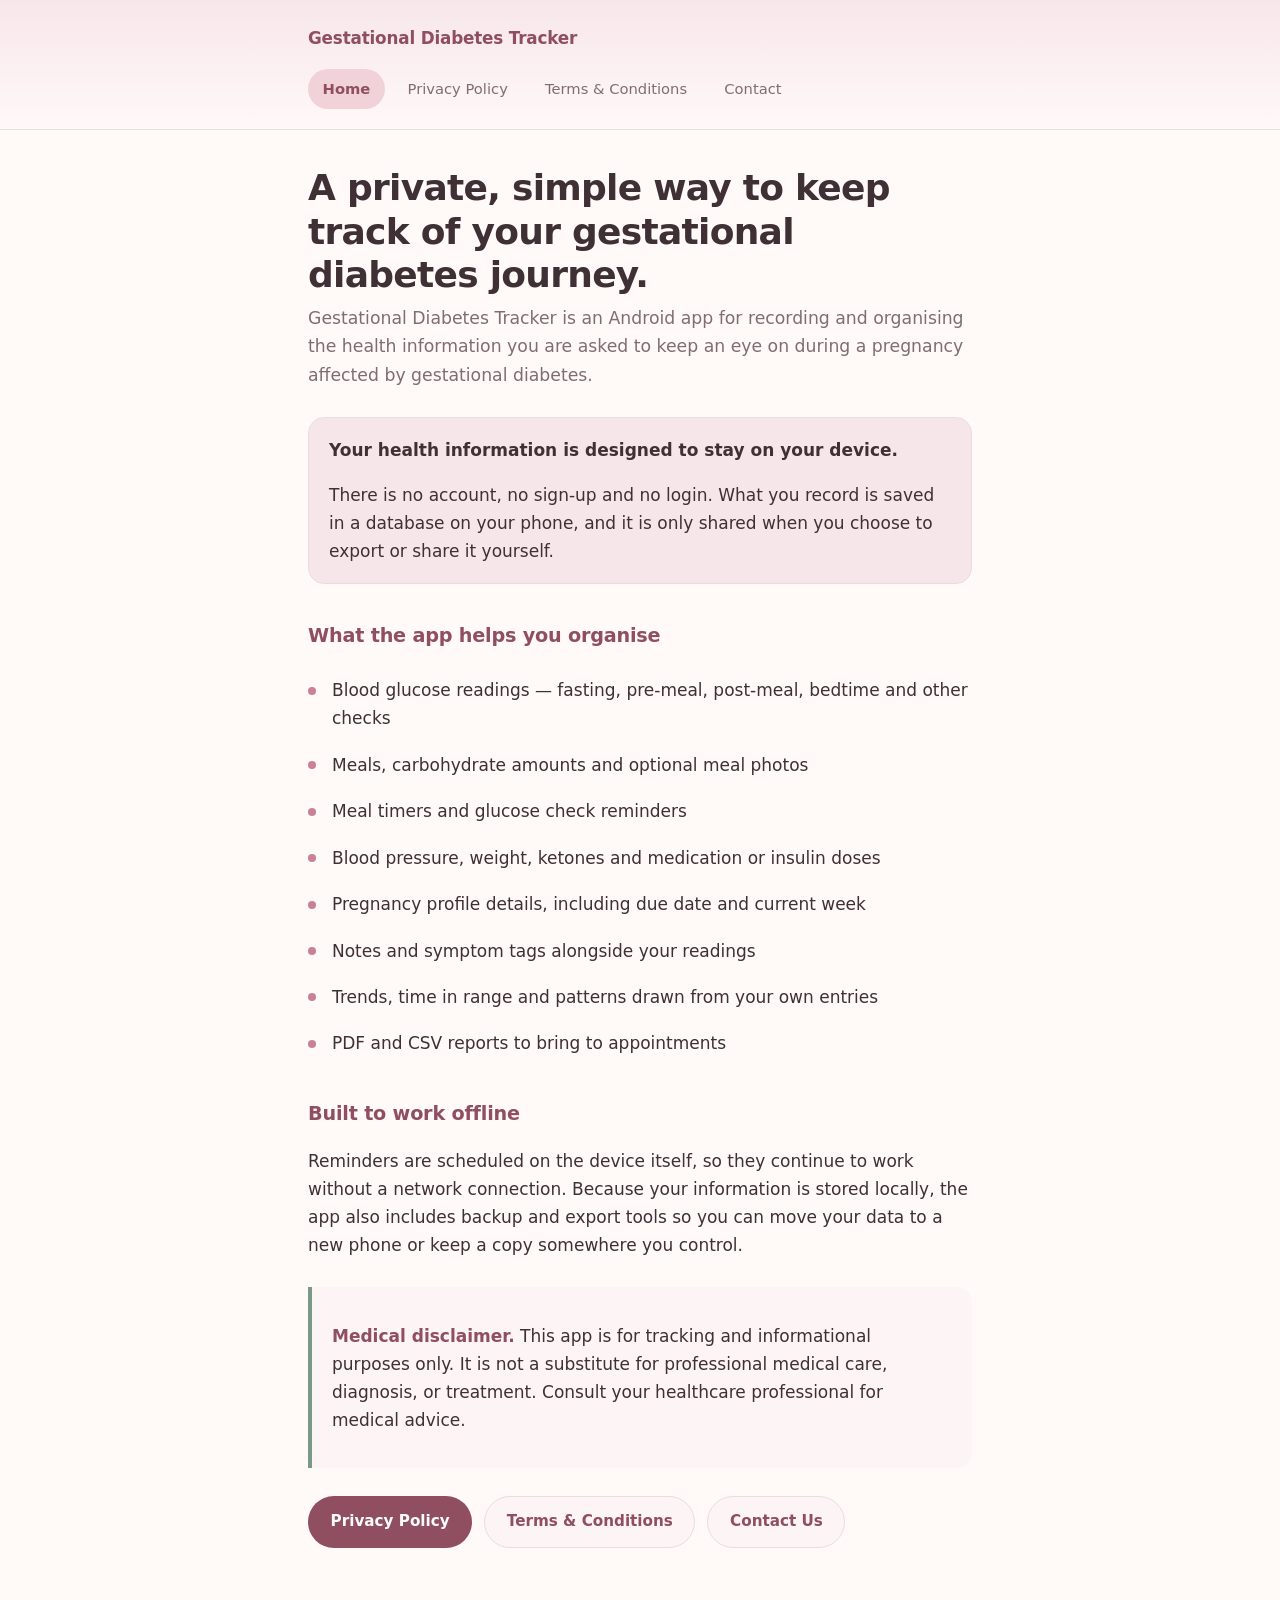
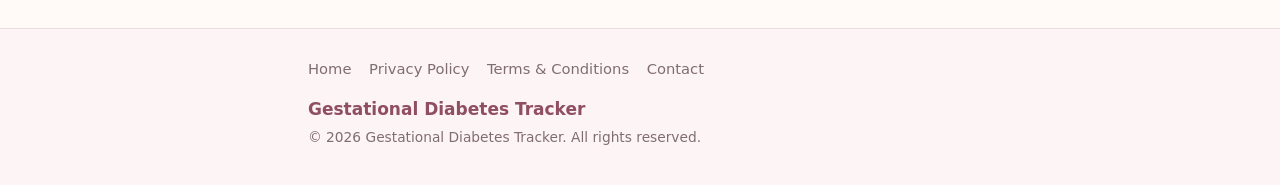
==== index.html @ 3a2a6cd5 "Add legal website for Gestational Diabetes Tracker Static privacy policy, terms and contact pages fo" ====
<!doctype html>
<html lang="en">
  <head>
    <meta charset="utf-8" />
    <meta name="viewport" content="width=device-width, initial-scale=1" />
    <title>Gestational Diabetes Tracker</title>
    <meta
      name="description"
      content="A private, on-device tracker for gestational diabetes — glucose readings, meals, reminders and reports for your appointments."
    />
    <link rel="stylesheet" href="style.css" />
  </head>
  <body>
    <header class="site-header">
      <div class="site-header__inner">
        <a class="brand" href="index.html">Gestational Diabetes Tracker</a>
        <nav class="site-nav" aria-label="Main">
          <a href="index.html" aria-current="page">Home</a>
          <a href="privacy.html">Privacy Policy</a>
          <a href="terms.html">Terms &amp; Conditions</a>
          <a href="contact.html">Contact</a>
        </nav>
      </div>
    </header>

    <main>
      <h1>A private, simple way to keep track of your gestational diabetes journey.</h1>
      <p class="lede">
        Gestational Diabetes Tracker is an Android app for recording and organising the
        health information you are asked to keep an eye on during a pregnancy affected by
        gestational diabetes.
      </p>

      <div class="callout">
        <p><strong>Your health information is designed to stay on your device.</strong></p>
        <p>
          There is no account, no sign-up and no login. What you record is saved in a
          database on your phone, and it is only shared when you choose to export or share
          it yourself.
        </p>
      </div>

      <h2>What the app helps you organise</h2>
      <ul class="feature-list">
        <li>Blood glucose readings — fasting, pre-meal, post-meal, bedtime and other checks</li>
        <li>Meals, carbohydrate amounts and optional meal photos</li>
        <li>Meal timers and glucose check reminders</li>
        <li>Blood pressure, weight, ketones and medication or insulin doses</li>
        <li>Pregnancy profile details, including due date and current week</li>
        <li>Notes and symptom tags alongside your readings</li>
        <li>Trends, time in range and patterns drawn from your own entries</li>
        <li>PDF and CSV reports to bring to appointments</li>
      </ul>

      <h2>Built to work offline</h2>
      <p>
        Reminders are scheduled on the device itself, so they continue to work without a
        network connection. Because your information is stored locally, the app also
        includes backup and export tools so you can move your data to a new phone or keep
        a copy somewhere you control.
      </p>

      <div class="disclaimer">
        <p>
          <strong>Medical disclaimer.</strong> This app is for tracking and informational
          purposes only. It is not a substitute for professional medical care, diagnosis,
          or treatment. Consult your healthcare professional for medical advice.
        </p>
      </div>

      <div class="actions">
        <a class="button button--primary" href="privacy.html">Privacy Policy</a>
        <a class="button button--quiet" href="terms.html">Terms &amp; Conditions</a>
        <a class="button button--quiet" href="contact.html">Contact Us</a>
      </div>
    </main>

    <footer class="site-footer">
      <div class="site-footer__inner">
        <nav class="site-footer__links" aria-label="Footer">
          <a href="index.html">Home</a>
          <a href="privacy.html">Privacy Policy</a>
          <a href="terms.html">Terms &amp; Conditions</a>
          <a href="contact.html">Contact</a>
        </nav>
        <p class="site-footer__name">Gestational Diabetes Tracker</p>
        <p class="site-footer__note">© 2026 Gestational Diabetes Tracker. All rights reserved.</p>
      </div>
    </footer>
  </body>
</html>
---- style.css ----
/*
 * Gestational Diabetes Tracker — legal site.
 *
 * Carries the app's own "Soft Rose" palette so the pages read as part of the
 * product rather than as boilerplate bolted on for the store listing.
 */

:root {
  --background: #fff9f8;
  --surface: #fdf4f5;
  --blush: #f7e6e9;
  --petal: #f2d2d9;
  --rose: #c98291;
  --rosewood: #8f4f60;
  --sage: #789985;
  --ink: #3f3035;
  --muted: #806d73;
  --border: #eadde0;

  --measure: 44rem;
  --radius: 16px;
}

* {
  box-sizing: border-box;
}

html {
  -webkit-text-size-adjust: 100%;
}

body {
  margin: 0;
  background: var(--background);
  color: var(--ink);
  font-family: system-ui, -apple-system, "Segoe UI", Roboto, Helvetica, Arial, sans-serif;
  font-size: 17px;
  line-height: 1.65;
}

/* ------------------------------------------------------------------ header */

.site-header {
  background: linear-gradient(180deg, var(--blush) 0%, var(--background) 100%);
  border-bottom: 1px solid var(--border);
}

.site-header__inner {
  max-width: var(--measure);
  margin: 0 auto;
  padding: 1.5rem 1.25rem 1.25rem;
}

.brand {
  display: inline-block;
  font-size: 1.05rem;
  font-weight: 600;
  color: var(--rosewood);
  text-decoration: none;
  letter-spacing: -0.01em;
}

.site-nav {
  margin-top: 1rem;
  display: flex;
  flex-wrap: wrap;
  gap: 0.5rem;
}

.site-nav a {
  color: var(--muted);
  text-decoration: none;
  font-size: 0.92rem;
  padding: 0.45rem 0.85rem;
  border-radius: 999px;
  border: 1px solid transparent;
}

.site-nav a:hover,
.site-nav a:focus-visible {
  color: var(--rosewood);
  background: var(--blush);
}

.site-nav a[aria-current="page"] {
  color: var(--rosewood);
  background: var(--petal);
  font-weight: 600;
}

/* ------------------------------------------------------------------- main */

main {
  max-width: var(--measure);
  margin: 0 auto;
  padding: 2.25rem 1.25rem 3rem;
}

h1 {
  font-size: clamp(1.7rem, 5vw, 2.25rem);
  line-height: 1.2;
  letter-spacing: -0.02em;
  margin: 0 0 0.5rem;
}

h2 {
  font-size: 1.2rem;
  letter-spacing: -0.01em;
  margin: 2.25rem 0 0.6rem;
  color: var(--rosewood);
}

h3 {
  font-size: 1.02rem;
  margin: 1.5rem 0 0.4rem;
}

p,
li {
  color: var(--ink);
}

.lede {
  font-size: 1.08rem;
  color: var(--muted);
  margin-top: 0;
}

.effective {
  color: var(--muted);
  font-size: 0.9rem;
  margin: 0 0 1.5rem;
}

ul {
  padding-left: 1.15rem;
}

li {
  margin: 0.3rem 0;
}

a {
  color: var(--rosewood);
}

/* --------------------------------------------------------------- elements */

.callout {
  background: var(--blush);
  border: 1px solid var(--border);
  border-radius: var(--radius);
  padding: 1.1rem 1.25rem;
  margin: 1.75rem 0;
}

.callout p:first-child {
  margin-top: 0;
}

.callout p:last-child {
  margin-bottom: 0;
}

/* The medical disclaimer, marked with sage rather than an alarm colour. */
.disclaimer {
  border-left: 4px solid var(--sage);
  background: var(--surface);
  border-radius: 0 var(--radius) var(--radius) 0;
  padding: 1.1rem 1.25rem;
  margin: 1.75rem 0;
}

.disclaimer strong {
  color: var(--rosewood);
}

.actions {
  display: flex;
  flex-wrap: wrap;
  gap: 0.75rem;
  margin: 1.75rem 0 0;
}

.button {
  display: inline-block;
  padding: 0.75rem 1.35rem;
  border-radius: 999px;
  text-decoration: none;
  font-weight: 600;
  font-size: 0.95rem;
  border: 1px solid transparent;
}

.button--primary {
  background: var(--rosewood);
  color: #fffcfc;
}

.button--primary:hover,
.button--primary:focus-visible {
  background: var(--rose);
}

.button--quiet {
  background: var(--surface);
  color: var(--rosewood);
  border-color: var(--border);
}

.button--quiet:hover,
.button--quiet:focus-visible {
  background: var(--blush);
}

.feature-list {
  list-style: none;
  padding: 0;
  margin: 1.25rem 0 0;
  display: grid;
  gap: 0.55rem;
}

.feature-list li {
  padding-left: 1.5rem;
  position: relative;
}

/* A petal-toned marker instead of a bullet. */
.feature-list li::before {
  content: "";
  position: absolute;
  left: 0;
  top: 0.62em;
  width: 8px;
  height: 8px;
  border-radius: 999px;
  background: var(--rose);
}

.contact-email {
  font-size: 1.1rem;
  font-weight: 600;
  word-break: break-word;
}

/* ------------------------------------------------------------------ footer */

.site-footer {
  border-top: 1px solid var(--border);
  background: var(--surface);
  margin-top: 2rem;
}

.site-footer__inner {
  max-width: var(--measure);
  margin: 0 auto;
  padding: 1.75rem 1.25rem 2.25rem;
}

.site-footer__links {
  display: flex;
  flex-wrap: wrap;
  gap: 0.4rem 1.1rem;
  margin-bottom: 0.9rem;
}

.site-footer__links a {
  color: var(--muted);
  text-decoration: none;
  font-size: 0.92rem;
}

.site-footer__links a:hover,
.site-footer__links a:focus-visible {
  color: var(--rosewood);
  text-decoration: underline;
}

.site-footer__name {
  font-weight: 600;
  color: var(--rosewood);
  margin: 0 0 0.2rem;
}

.site-footer__note {
  color: var(--muted);
  font-size: 0.86rem;
  margin: 0;
}

/* Visible keyboard focus everywhere, matching the app's accessibility floor. */
a:focus-visible,
.button:focus-visible {
  outline: 2px solid var(--rose);
  outline-offset: 2px;
}

@media (max-width: 30rem) {
  body {
    font-size: 16px;
  }

  main {
    padding: 1.75rem 1.1rem 2.5rem;
  }

  .actions .button {
    width: 100%;
    text-align: center;
  }
}
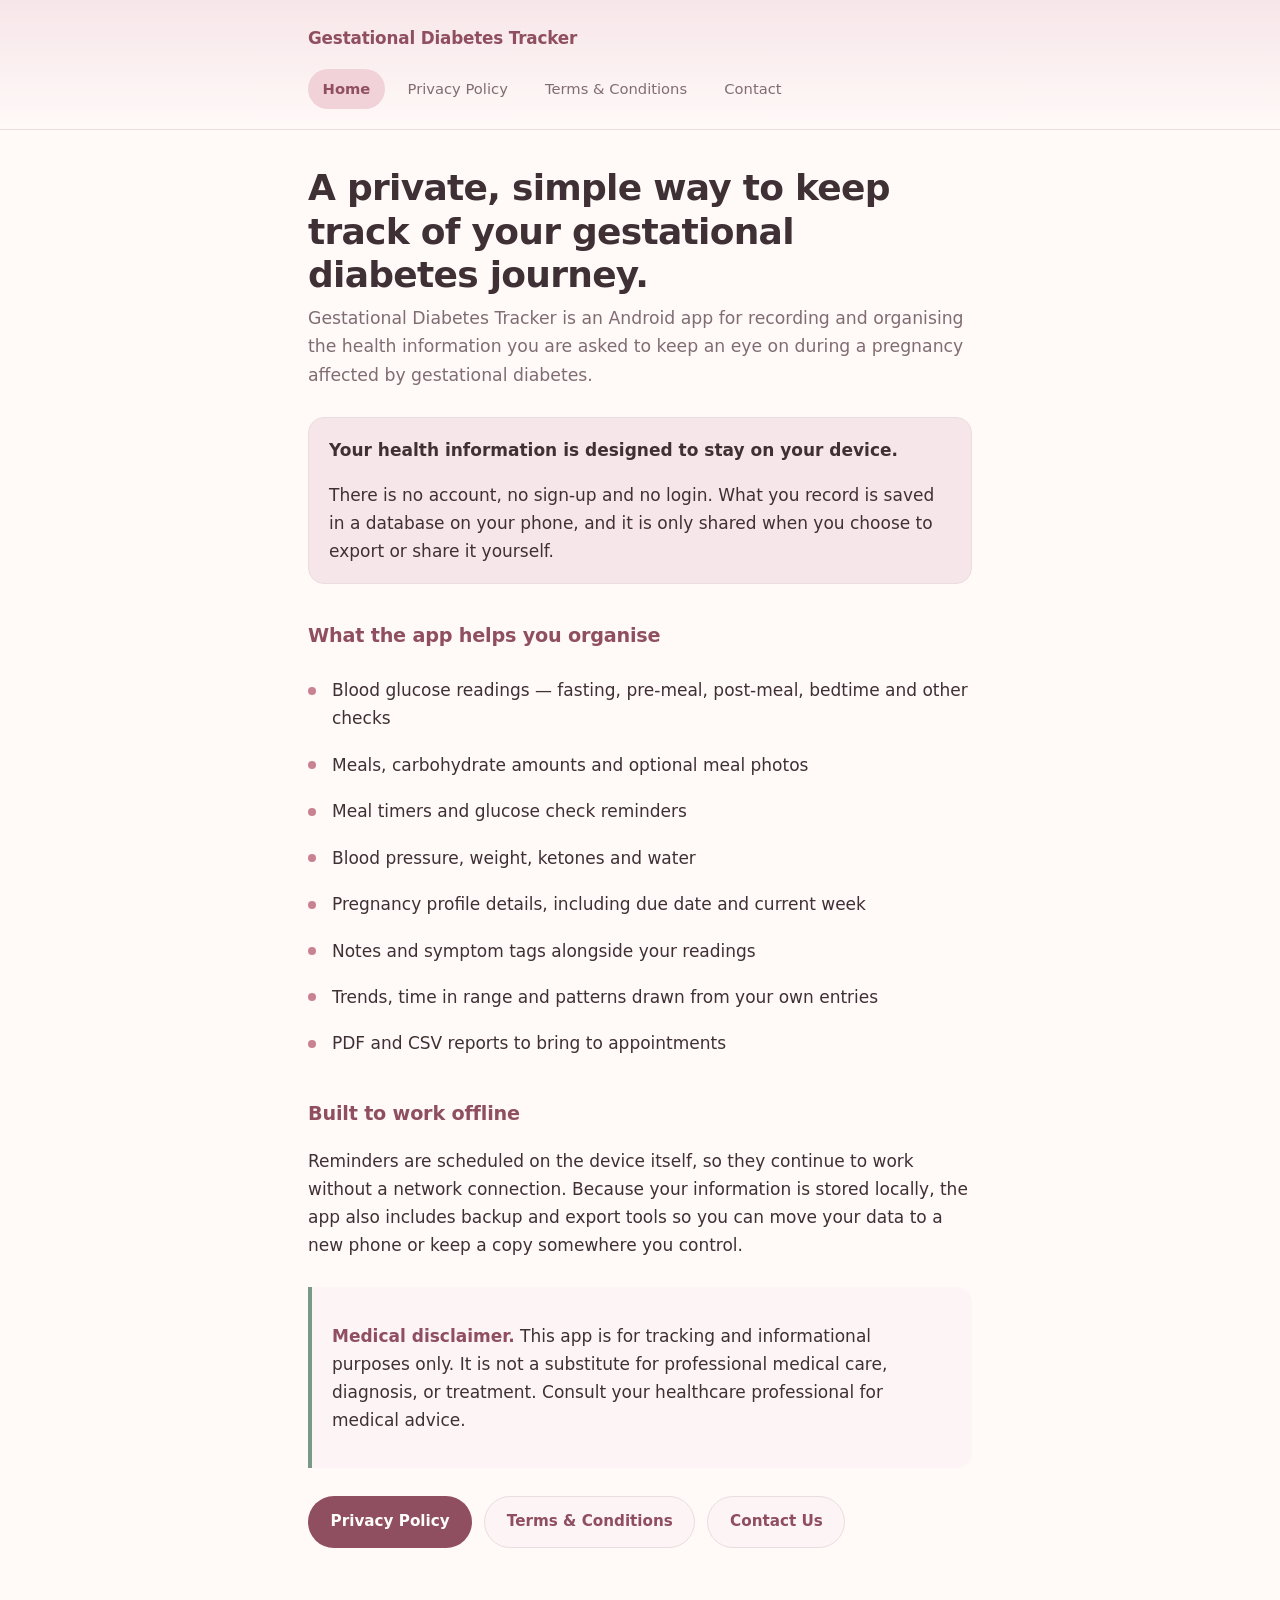
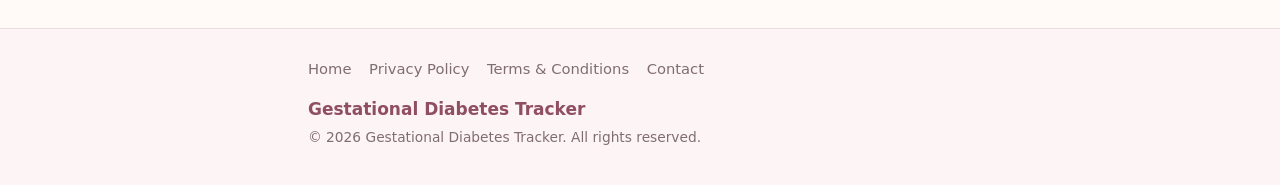
==== commit 230f557f: "Remove medication and insulin logging from feature descriptions The app no longer includes a medicat" ====
--- a/index.html
+++ b/index.html
@@ -45,7 +45,7 @@
         <li>Blood glucose readings — fasting, pre-meal, post-meal, bedtime and other checks</li>
         <li>Meals, carbohydrate amounts and optional meal photos</li>
         <li>Meal timers and glucose check reminders</li>
-        <li>Blood pressure, weight, ketones and medication or insulin doses</li>
+        <li>Blood pressure, weight, ketones and water</li>
         <li>Pregnancy profile details, including due date and current week</li>
         <li>Notes and symptom tags alongside your readings</li>
         <li>Trends, time in range and patterns drawn from your own entries</li>
